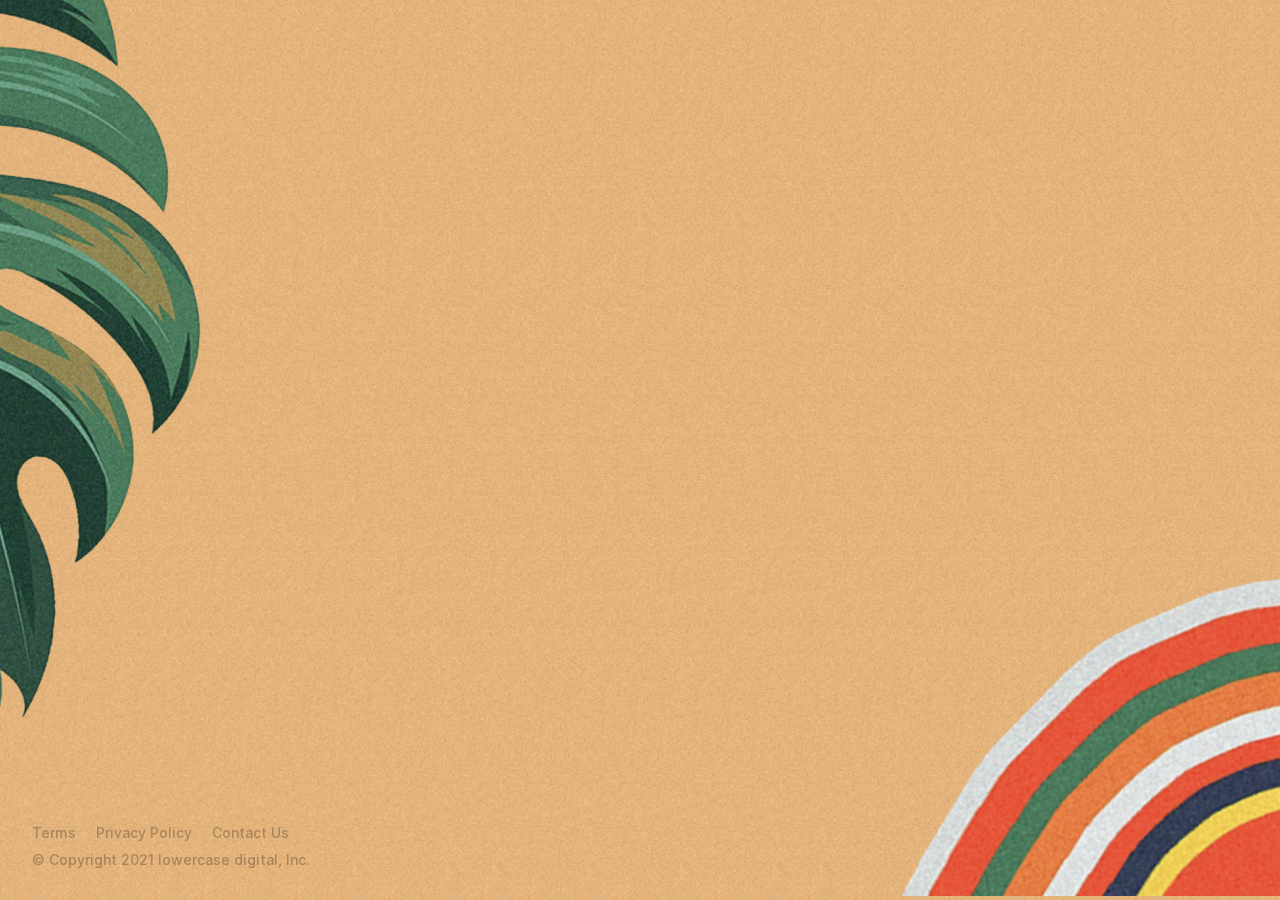
==== index.html @ 95fda2e1 "footer" ====
<!DOCTYPE html>
<html lang="en" class="no-js">

<head>
   <meta charset="UTF-8" />
   <meta name="viewport" content="width=device-width, initial-scale=1.0, maximum-scale=1.0, user-scalable=no" />
   <title>Bottomless Brunch NYC</title>
   <meta name="description" content="We make products that are fun." />
   <meta name="keywords" content="apps, software, mobile, hags, brunch, bottomless brunch, nyc, new york lowercase, digital" />
   <meta name="author" content="lowercase digital" />
   <link rel="stylesheet" type="text/css" href="css/normalize.css" />
   <link rel="stylesheet" type="text/css" href="css/inter.css" />
   <link rel="stylesheet" type="text/css" href="css/style.css" />
   <script>document.documentElement.className = "js"; var supportsCssVars = function () { var e, t = document.createElement("style"); return t.innerHTML = "root: { --tmp-var: bold; }", document.head.appendChild(t), e = !!(window.CSS && window.CSS.supports && window.CSS.supports("font-weight", "var(--tmp-var)")), t.parentNode.removeChild(t), e }; supportsCssVars() || alert("Please view this demo in a modern browser that supports CSS Variables.");</script>
</head>

<body>
    <div id="fixed-leaves"><img src="assets/greens.png"></div>
    <div id="fixed-lines"><img src="assets/lines.png"></div>

    <div class="footer">
       <a>Terms</a>
       <a class="footer-link">Privacy Policy</a>
       <a href="mailto:team@lowercase.digital" class="footer-link">Contact Us</a>
       <div class="copyright">
         © Copyright <a target="_blank" href="https://lowercase.digital/">2021 lowercase digital, Inc.</a>
      </div>
    </div>

   <script src="index.js"></script>
</body>

</html>
---- css/inter.css ----
@font-face {
  font-family: 'Inter';
  font-style:  normal;
  font-weight: 100;
  font-display: swap;
  src: url("Inter-Thin.woff2?v=3.15") format("woff2"),
       url("Inter-Thin.woff?v=3.15") format("woff");
}
@font-face {
  font-family: 'Inter';
  font-style:  italic;
  font-weight: 100;
  font-display: swap;
  src: url("Inter-ThinItalic.woff2?v=3.15") format("woff2"),
       url("Inter-ThinItalic.woff?v=3.15") format("woff");
}

@font-face {
  font-family: 'Inter';
  font-style:  normal;
  font-weight: 200;
  font-display: swap;
  src: url("Inter-ExtraLight.woff2?v=3.15") format("woff2"),
       url("Inter-ExtraLight.woff?v=3.15") format("woff");
}
@font-face {
  font-family: 'Inter';
  font-style:  italic;
  font-weight: 200;
  font-display: swap;
  src: url("Inter-ExtraLightItalic.woff2?v=3.15") format("woff2"),
       url("Inter-ExtraLightItalic.woff?v=3.15") format("woff");
}

@font-face {
  font-family: 'Inter';
  font-style:  normal;
  font-weight: 300;
  font-display: swap;
  src: url("Inter-Light.woff2?v=3.15") format("woff2"),
       url("Inter-Light.woff?v=3.15") format("woff");
}
@font-face {
  font-family: 'Inter';
  font-style:  italic;
  font-weight: 300;
  font-display: swap;
  src: url("Inter-LightItalic.woff2?v=3.15") format("woff2"),
       url("Inter-LightItalic.woff?v=3.15") format("woff");
}

@font-face {
  font-family: 'Inter';
  font-style:  normal;
  font-weight: 400;
  font-display: swap;
  src: url("Inter-Regular.woff2?v=3.15") format("woff2"),
       url("Inter-Regular.woff?v=3.15") format("woff");
}
@font-face {
  font-family: 'Inter';
  font-style:  italic;
  font-weight: 400;
  font-display: swap;
  src: url("Inter-Italic.woff2?v=3.15") format("woff2"),
       url("Inter-Italic.woff?v=3.15") format("woff");
}

@font-face {
  font-family: 'Inter';
  font-style:  normal;
  font-weight: 500;
  font-display: swap;
  src: url("Inter-Medium.woff2?v=3.15") format("woff2"),
       url("Inter-Medium.woff?v=3.15") format("woff");
}
@font-face {
  font-family: 'Inter';
  font-style:  italic;
  font-weight: 500;
  font-display: swap;
  src: url("Inter-MediumItalic.woff2?v=3.15") format("woff2"),
       url("Inter-MediumItalic.woff?v=3.15") format("woff");
}

@font-face {
  font-family: 'Inter';
  font-style:  normal;
  font-weight: 600;
  font-display: swap;
  src: url("Inter-SemiBold.woff2?v=3.15") format("woff2"),
       url("Inter-SemiBold.woff?v=3.15") format("woff");
}
@font-face {
  font-family: 'Inter';
  font-style:  italic;
  font-weight: 600;
  font-display: swap;
  src: url("Inter-SemiBoldItalic.woff2?v=3.15") format("woff2"),
       url("Inter-SemiBoldItalic.woff?v=3.15") format("woff");
}

@font-face {
  font-family: 'Inter';
  font-style:  normal;
  font-weight: 700;
  font-display: swap;
  src: url("Inter-Bold.woff2?v=3.15") format("woff2"),
       url("Inter-Bold.woff?v=3.15") format("woff");
}
@font-face {
  font-family: 'Inter';
  font-style:  italic;
  font-weight: 700;
  font-display: swap;
  src: url("Inter-BoldItalic.woff2?v=3.15") format("woff2"),
       url("Inter-BoldItalic.woff?v=3.15") format("woff");
}

@font-face {
  font-family: 'Inter';
  font-style:  normal;
  font-weight: 800;
  font-display: swap;
  src: url("Inter-ExtraBold.woff2?v=3.15") format("woff2"),
       url("Inter-ExtraBold.woff?v=3.15") format("woff");
}
@font-face {
  font-family: 'Inter';
  font-style:  italic;
  font-weight: 800;
  font-display: swap;
  src: url("Inter-ExtraBoldItalic.woff2?v=3.15") format("woff2"),
       url("Inter-ExtraBoldItalic.woff?v=3.15") format("woff");
}

@font-face {
  font-family: 'Inter';
  font-style:  normal;
  font-weight: 900;
  font-display: swap;
  src: url("Inter-Black.woff2?v=3.15") format("woff2"),
       url("Inter-Black.woff?v=3.15") format("woff");
}
@font-face {
  font-family: 'Inter';
  font-style:  italic;
  font-weight: 900;
  font-display: swap;
  src: url("Inter-BlackItalic.woff2?v=3.15") format("woff2"),
       url("Inter-BlackItalic.woff?v=3.15") format("woff");
}
---- css/style.css ----
* {
    font-family: Inter;
}

body {
    background-image: url("../assets/brown-background.jpg");
    background-color: #E4B57D;
    background-position: center;
    background-repeat: no-repeat;
    background-size: cover;
    margin: 0;
    height: 100vh;
}

html, body { min-height: 100%; }

#fixed-leaves {
    position: absolute;
    top: 0;
    left: 0;
}

#fixed-lines {
    position: absolute;
    bottom: 0;
    right: 0;
}

.footer {
    bottom: 0;
    width: 100%;
    position: fixed;
    text-align: left;
    color: #A9845C;
    font-size: 14px;
    padding: 0 0 32px 32px;
    font-weight: 500;
}

.footer-link {
    margin-left: 16px;
}

a {
    text-decoration: none;
    color: #A9845C;
}

a:hover {
    color: #2B733D;
}

.copyright {
    padding-top: 10px;
}
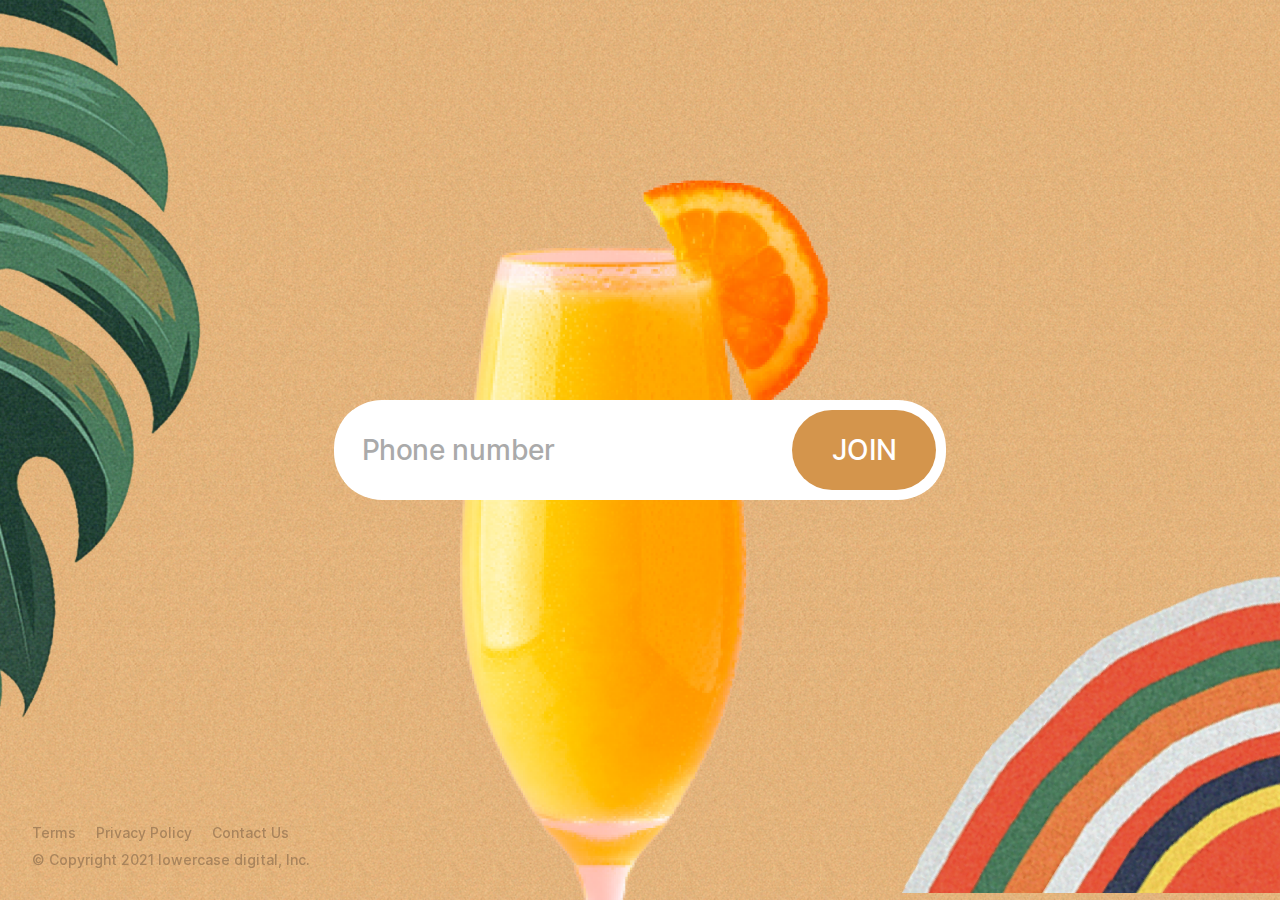
==== commit e76e1111: "design, waitlits" ====
--- a/index.html
+++ b/index.html
@@ -6,26 +6,39 @@
    <meta name="viewport" content="width=device-width, initial-scale=1.0, maximum-scale=1.0, user-scalable=no" />
    <title>Bottomless Brunch NYC</title>
    <meta name="description" content="We make products that are fun." />
-   <meta name="keywords" content="apps, software, mobile, hags, brunch, bottomless brunch, nyc, new york lowercase, digital" />
+   <meta name="keywords"
+      content="apps, software, mobile, hags, brunch, bottomless brunch, nyc, new york lowercase, digital" />
    <meta name="author" content="lowercase digital" />
    <link rel="stylesheet" type="text/css" href="css/normalize.css" />
    <link rel="stylesheet" type="text/css" href="css/inter.css" />
    <link rel="stylesheet" type="text/css" href="css/style.css" />
    <script>document.documentElement.className = "js"; var supportsCssVars = function () { var e, t = document.createElement("style"); return t.innerHTML = "root: { --tmp-var: bold; }", document.head.appendChild(t), e = !!(window.CSS && window.CSS.supports && window.CSS.supports("font-weight", "var(--tmp-var)")), t.parentNode.removeChild(t), e }; supportsCssVars() || alert("Please view this demo in a modern browser that supports CSS Variables.");</script>
-</head>
+</head> 
 
 <body>
-    <div id="fixed-leaves"><img src="assets/greens.png"></div>
-    <div id="fixed-lines"><img src="assets/lines.png"></div>
-
-    <div class="footer">
-       <a>Terms</a>
-       <a class="footer-link">Privacy Policy</a>
-       <a href="mailto:team@lowercase.digital" class="footer-link">Contact Us</a>
-       <div class="copyright">
+   <div id="fixed-leaves"><img id="greens-deco" src="assets/greens.png"></div>
+   <div id="fixed-lines"><img id="lines-deco" src="assets/lines.png"></div>
+   <img class="mimosa-img" src="assets/largecup.png">
+   <div class="waitlist">
+      <div class="btn-container">
+         <form id="singular-form">
+            <button class="shown" type="button" id="trigger"></button>
+            <div id="input-container">
+               <input id="phone-input" type="tel" placeholder="Phone number" pattern="[0-9]{3} [0-9]{3} [0-9]{4}" maxlength="12" required>
+               <button class="join-waitlist-btn" type="button">JOIN</button>
+            </div>
+            <div id="success">Stay tuned</div>
+         </form>
+      </div>
+   </div>
+   <div class="footer">
+      <a>Terms</a>
+      <a class="footer-link">Privacy Policy</a>
+      <a href="mailto:team@lowercase.digital" class="footer-link">Contact Us</a>
+      <div class="copyright">
          © Copyright <a target="_blank" href="https://lowercase.digital/">2021 lowercase digital, Inc.</a>
       </div>
-    </div>
+   </div>
 
    <script src="index.js"></script>
 </body>
--- a/css/style.css
+++ b/css/style.css
@@ -1,5 +1,10 @@
 * {
     font-family: Inter;
+}
+
+:root {
+    --main-color: #FFFFFF;
+    --accent-color: #D4954C;
 }
 
 body {
@@ -52,4 +57,175 @@
 
 .copyright {
     padding-top: 10px;
+}
+
+.mimosa-container {
+    text-align: center;
+}
+
+.mimosa-img {
+    bottom: 0;
+    left: 50%;
+    -webkit-transform: translate(-50%, 0%);
+    -moz-transform: translate(-50%, 0%);
+    -ms-transform: translate(-50%, 0%);
+    -o-transform: translate(-50%, 0%);
+    transform: translate(-50%, 0%);
+    position: absolute;
+    height: 80vh;
+}
+
+/* Mobile */
+@media (max-width: 767px) {
+    #greens-deco {
+        width: 100px;
+    }
+    #lines-deco {
+        width: 200px;
+    }
+}
+
+/*  Desktop & Tablet */
+@media (min-width: 768px) {
+
+}
+
+
+/* Waitlist Button */
+
+body,
+#singular-form button,
+.btn-container>#singular-form>#input-container>input {
+    font-size: 28px;
+    font-weight: 500;
+}
+
+button.join-waitlist-btn {
+    font-weight: 900;
+}
+
+.btn-container {
+    width: 5em;
+    height: 5rem;
+    opacity: 0;
+    padding: 10px;
+    background-color: var(--main-color);
+    text-align: center;
+    border-radius: 3rem;
+    overflow: hidden;
+    transition: width .4s cubic-bezier(0.68, -0.55, 0.27, 1.55);
+}
+
+::placeholder { /* Chrome, Firefox, Opera, Safari 10.1+ */
+    color: #AAAAAA;
+  }
+
+.btn-container>#singular-form {
+    position: relative;
+    width: 100%;
+    height: 100%;
+    background-color: --main-color;
+}
+
+.btn-container>#singular-form button {
+    width: 9rem;
+    padding: 0;
+    border: none;
+    outline: none;
+    border-radius: 3rem;
+    cursor: pointer;
+}
+
+.btn-container>#singular-form>button#trigger {
+    padding: 0;
+    width: 100%;
+    color: var(--accent-color);
+    background-color: transparent;
+    z-index: 3;
+}
+
+.btn-container>#singular-form>#input-container {
+    z-index: 2;
+}
+
+.btn-container>#singular-form>#input-container>input {
+    display: inline-block;
+    height: 100%;
+    width: 100%;
+    background-color: var(--main-color);
+    box-sizing: border-box;
+    border: none;
+    outline: none;
+    padding: 0 26% 0 3%;
+    opacity: 0;
+    transform: scale(0);
+    transition: all .4s ease .4s;
+}
+
+.btn-container>#singular-form>#input-container>button {
+    position: absolute;
+    top: 0;
+    right: 0;
+    height: 100%;
+    background-color: var(--accent-color);
+    color: var(--main-color);
+    opacity: 0;
+    transform: scale(0);
+    transition: all .4s ease .4s;
+}
+
+.btn-container>#singular-form>#success {
+    display: flex;
+    justify-content: center;
+    align-items: center;
+    color: var(--accent-color);
+    font-weight: bold;
+    z-index: 1;
+}
+
+.btn-container>#singular-form>button#trigger,
+.btn-container>#singular-form>#input-container,
+.btn-container>#singular-form>#success {
+    position: absolute;
+    top: 0;
+    right: 0;
+    bottom: 0;
+    left: 0;
+    transform: scale(0);
+    opacity: 0;
+}
+
+.btn-container>#singular-form>button#trigger {
+    transition: all .4s ease;
+}
+
+.btn-container>#singular-form>#input-container {
+    transform: scale(1);
+    opacity: 1;
+    transition: all .4s ease .4s;
+}
+
+.btn-container>#singular-form>#success {
+    transition: all .2s ease .4s;
+}
+
+.btn-container>#singular-form>button#trigger.shown,
+.btn-container>#singular-form>#input-container.shown,
+.btn-container>#singular-form>#success.shown,
+.btn-container>#singular-form>#input-container>button.shown,
+.btn-container>#singular-form>#input-container>input.shown {
+    transform: scale(1);
+    opacity: 1;
+}
+
+.waitlist {
+    display: flex;
+    flex-direction: row;
+    flex-wrap: wrap;
+    justify-content: center;
+    align-items: center;
+    position: absolute;
+    top: 50%;
+    left: 50%;
+    transform: translate(-50%, -50%);
 }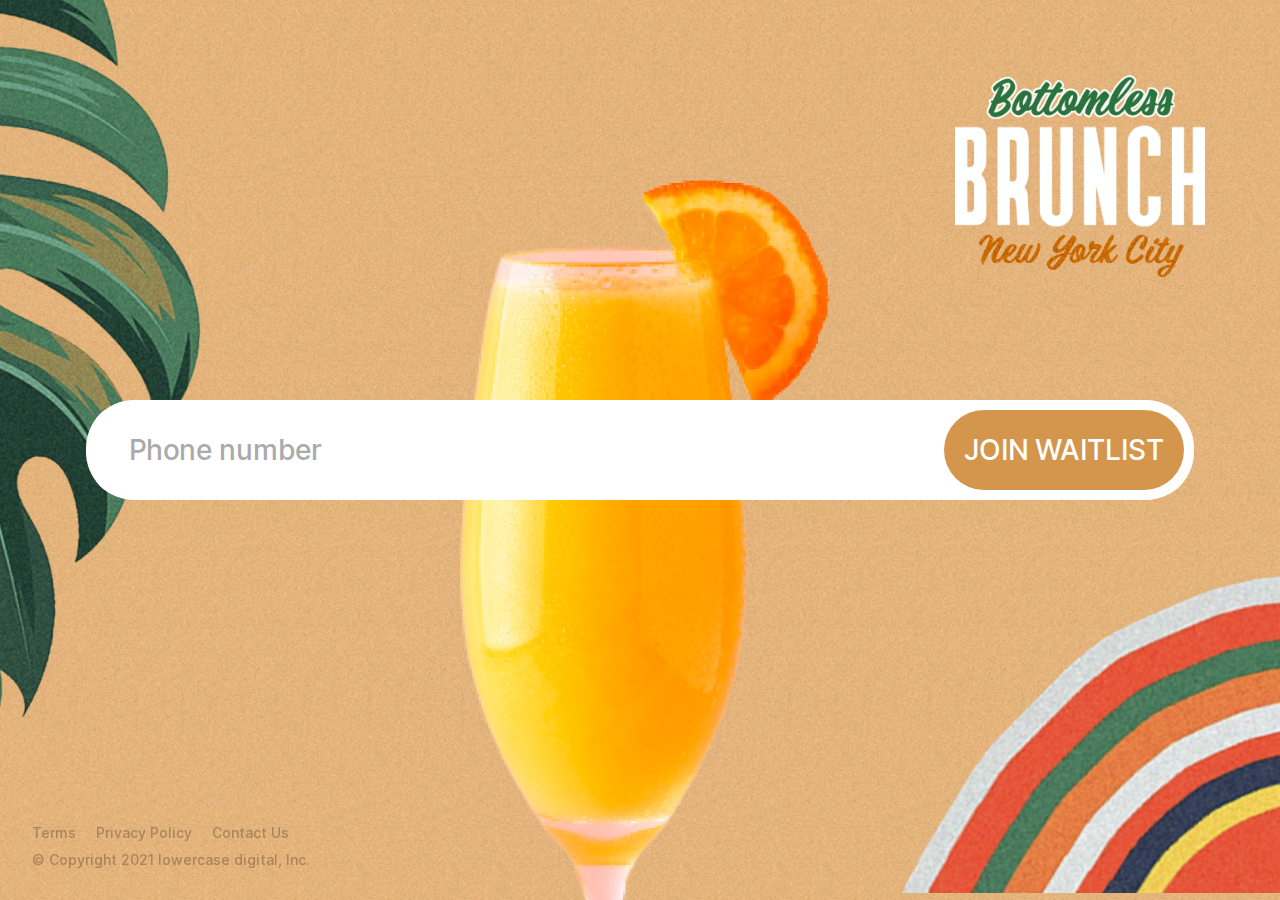
==== commit 6f63a79d: "style updates" ====
--- a/index.html
+++ b/index.html
@@ -9,13 +9,18 @@
    <meta name="keywords"
       content="apps, software, mobile, hags, brunch, bottomless brunch, nyc, new york lowercase, digital" />
    <meta name="author" content="lowercase digital" />
+   <link rel="apple-touch-icon" sizes="180x180" href="/apple-touch-icon.png">
+   <link rel="icon" type="image/png" sizes="32x32" href="/favicon-32x32.png">
+   <link rel="icon" type="image/png" sizes="16x16" href="/favicon-16x16.png">
+   <link rel="manifest" href="/site.webmanifest">
    <link rel="stylesheet" type="text/css" href="css/normalize.css" />
    <link rel="stylesheet" type="text/css" href="css/inter.css" />
    <link rel="stylesheet" type="text/css" href="css/style.css" />
    <script>document.documentElement.className = "js"; var supportsCssVars = function () { var e, t = document.createElement("style"); return t.innerHTML = "root: { --tmp-var: bold; }", document.head.appendChild(t), e = !!(window.CSS && window.CSS.supports && window.CSS.supports("font-weight", "var(--tmp-var)")), t.parentNode.removeChild(t), e }; supportsCssVars() || alert("Please view this demo in a modern browser that supports CSS Variables.");</script>
-</head> 
+</head>
 
 <body>
+   <div class="logo-type"><img class="type-img" src="assets/desktoptype.png"></div>
    <div id="fixed-leaves"><img id="greens-deco" src="assets/greens.png"></div>
    <div id="fixed-lines"><img id="lines-deco" src="assets/lines.png"></div>
    <img class="mimosa-img" src="assets/largecup.png">
@@ -24,8 +29,9 @@
          <form id="singular-form">
             <button class="shown" type="button" id="trigger"></button>
             <div id="input-container">
-               <input id="phone-input" type="tel" placeholder="Phone number" pattern="[0-9]{3} [0-9]{3} [0-9]{4}" maxlength="12" required>
-               <button class="join-waitlist-btn" type="button">JOIN</button>
+               <input id="phone-input" type="tel" placeholder="Phone number" pattern="[0-9]{3} [0-9]{3} [0-9]{4}"
+                  maxlength="12" required>
+               <button class="join-waitlist-btn" type="button">JOIN WAITLIST</button>
             </div>
             <div id="success">Stay tuned</div>
          </form>
@@ -36,7 +42,7 @@
       <a class="footer-link">Privacy Policy</a>
       <a href="mailto:team@lowercase.digital" class="footer-link">Contact Us</a>
       <div class="copyright">
-         © Copyright <a target="_blank" href="https://lowercase.digital/">2021 lowercase digital, Inc.</a>
+         © Copyright 2021 <a target="_blank" href="https://lowercase.digital/">lowercase digital, Inc.</a>
       </div>
    </div>
 
--- a/css/style.css
+++ b/css/style.css
@@ -25,6 +25,16 @@
     left: 0;
 }
 
+.logo-type {
+    position: absolute;
+    right: 0;
+    margin: 75px 75px 0 0;
+}
+
+.type-img {
+    width: 250px;
+}
+
 #fixed-lines {
     position: absolute;
     bottom: 0;
@@ -75,22 +85,6 @@
     height: 80vh;
 }
 
-/* Mobile */
-@media (max-width: 767px) {
-    #greens-deco {
-        width: 100px;
-    }
-    #lines-deco {
-        width: 200px;
-    }
-}
-
-/*  Desktop & Tablet */
-@media (min-width: 768px) {
-
-}
-
-
 /* Waitlist Button */
 
 body,
@@ -105,7 +99,7 @@
 }
 
 .btn-container {
-    width: 5em;
+    width: 5rem;
     height: 5rem;
     opacity: 0;
     padding: 10px;
@@ -128,7 +122,7 @@
 }
 
 .btn-container>#singular-form button {
-    width: 9rem;
+    width: 15rem;
     padding: 0;
     border: none;
     outline: none;
@@ -228,4 +222,44 @@
     top: 50%;
     left: 50%;
     transform: translate(-50%, -50%);
+}
+
+/* Mobile */
+@media (max-width: 767px) {
+    #greens-deco {
+        width: 80px;
+    }
+    #lines-deco {
+        width: 180px;
+    }
+    .logo-type {
+        z-index: 1000;
+        position: absolute; 
+        left: 0; 
+        right: 0; 
+        margin: 75px auto 0 auto; 
+        width: 200px;
+    }
+    
+    .type-img {
+        width: 200px;
+    }
+
+    .btn-container>#singular-form button {
+        width: 10rem;
+    }
+
+    #singular-form button,
+    .btn-container>#singular-form>#input-container>input {
+    font-size: 16px;
+    font-weight: 500;
+    }
+    .btn-container {
+        height: 2.75rem;
+    }
+}
+
+/*  Desktop & Tablet */
+@media (min-width: 768px) {
+
 }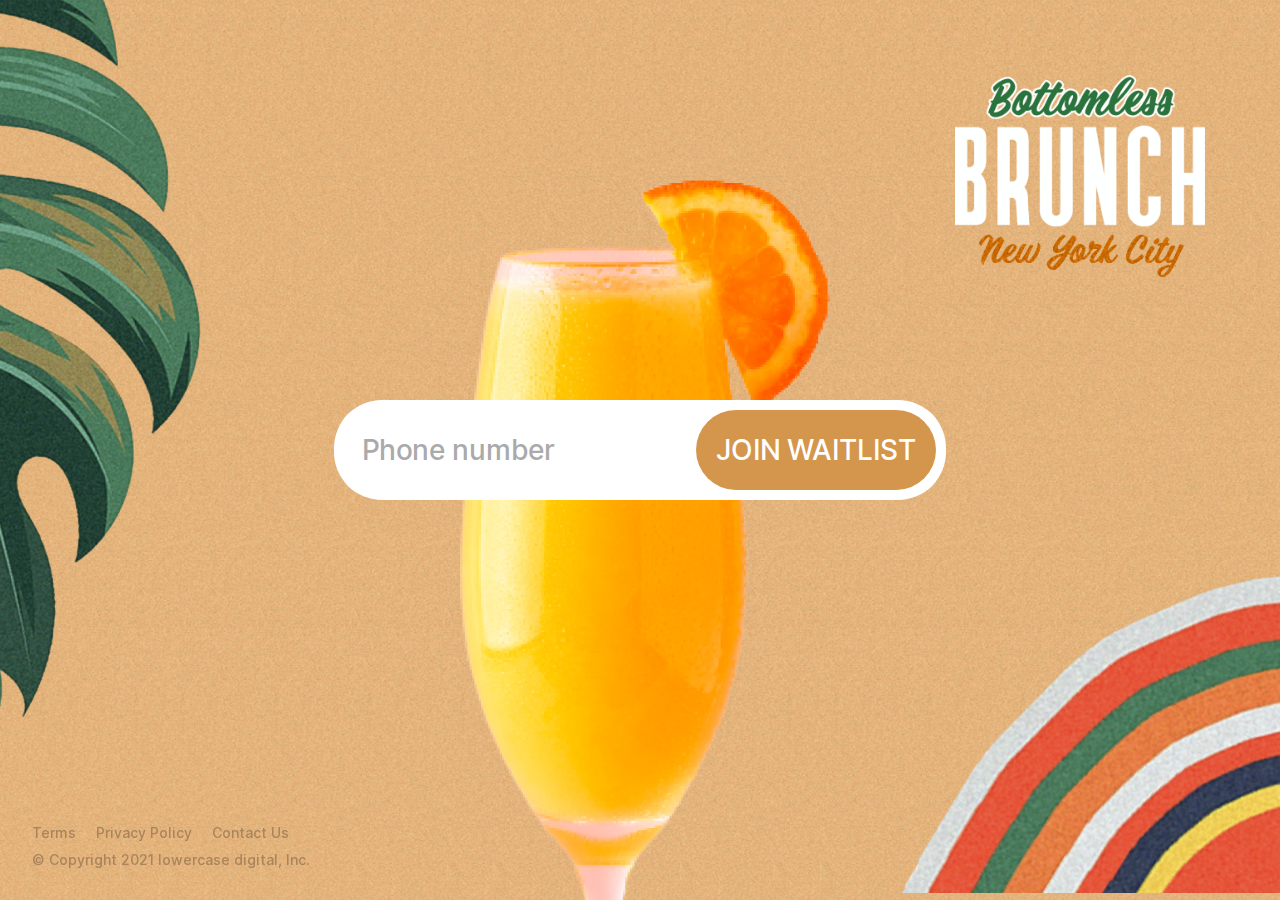
==== commit e451c181: "bug fix" ====
--- a/index.html
+++ b/index.html
@@ -29,11 +29,10 @@
          <form id="singular-form">
             <button class="shown" type="button" id="trigger"></button>
             <div id="input-container">
-               <input id="phone-input" type="tel" placeholder="Phone number" pattern="[0-9]{3} [0-9]{3} [0-9]{4}"
-                  maxlength="12" required>
+               <input id="phone-input" type="tel" placeholder="Phone number" pattern="[0-9]{3} [0-9]{3} [0-9]{4}" required>
                <button class="join-waitlist-btn" type="button">JOIN WAITLIST</button>
             </div>
-            <div id="success">Stay tuned</div>
+            <div id="success">You're on the list!</div>
          </form>
       </div>
    </div>
--- a/css/style.css
+++ b/css/style.css
@@ -89,6 +89,7 @@
 
 body,
 #singular-form button,
+#success,
 .btn-container>#singular-form>#input-container>input {
     font-size: 28px;
     font-weight: 500;
@@ -101,7 +102,7 @@
 .btn-container {
     width: 5rem;
     height: 5rem;
-    opacity: 0;
+    /* opacity: 0; */
     padding: 10px;
     background-color: var(--main-color);
     text-align: center;
@@ -173,7 +174,6 @@
     justify-content: center;
     align-items: center;
     color: var(--accent-color);
-    font-weight: bold;
     z-index: 1;
 }
 
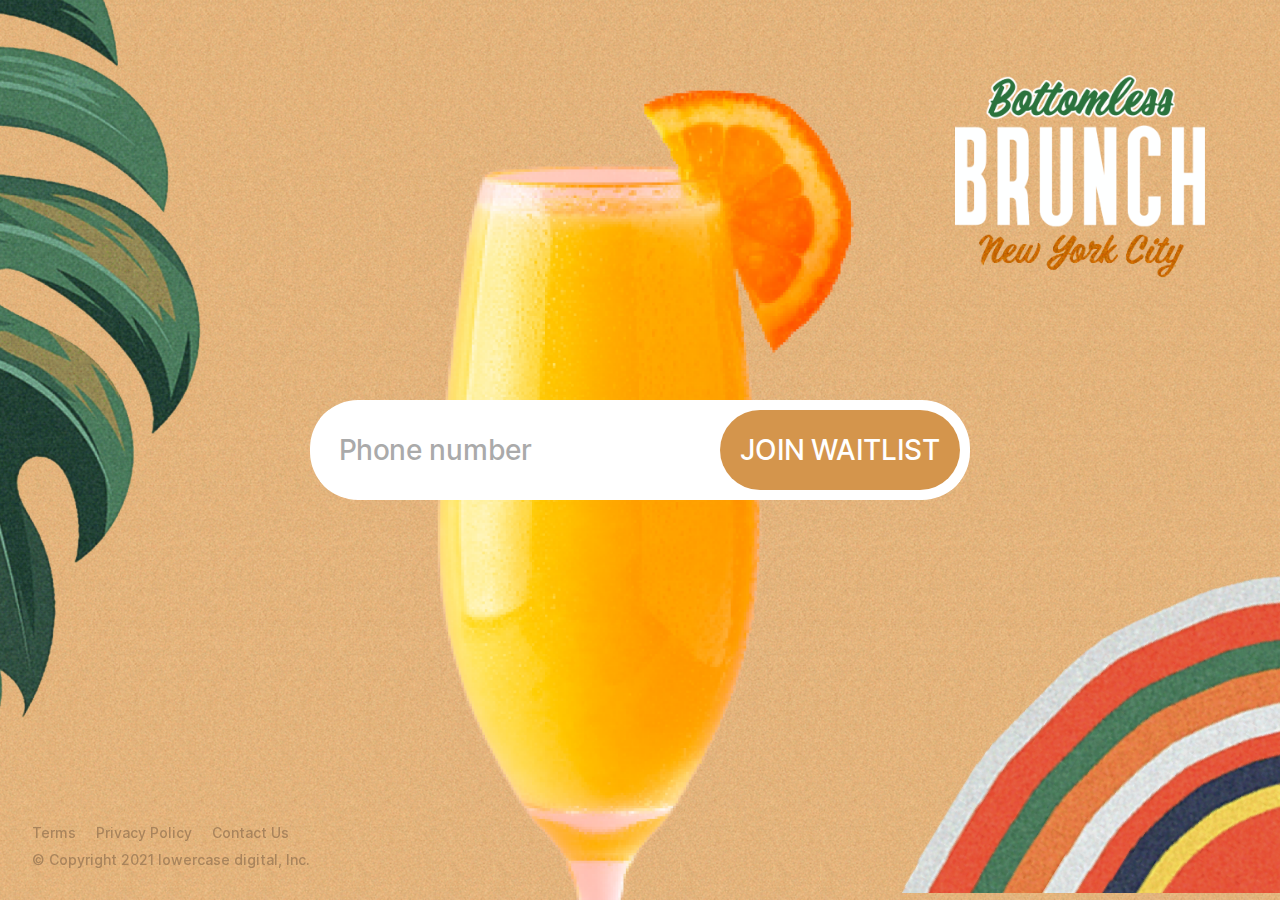
==== commit d7818e38: "error handling" ====
--- a/index.html
+++ b/index.html
@@ -20,7 +20,7 @@
 </head>
 
 <body>
-   <div class="logo-type"><img class="type-img" src="assets/desktoptype.png"></div>
+   <div class="logo-type"><img id="img-type" class="type-img"></div>
    <div id="fixed-leaves"><img id="greens-deco" src="assets/greens.png"></div>
    <div id="fixed-lines"><img id="lines-deco" src="assets/lines.png"></div>
    <img class="mimosa-img" src="assets/largecup.png">
@@ -35,6 +35,7 @@
             <div id="success">You're on the list!</div>
          </form>
       </div>
+      <p id="error-msg">Enter a valid phone number</p>
    </div>
    <div class="footer">
       <a>Terms</a>
--- a/css/style.css
+++ b/css/style.css
@@ -73,6 +73,13 @@
     text-align: center;
 }
 
+#error-msg {
+    font-size: 20px;
+    display: none;
+    visibility: hidden;
+    color: #E63F3F;
+}
+
 .mimosa-img {
     bottom: 0;
     left: 50%;
@@ -82,7 +89,7 @@
     -o-transform: translate(-50%, 0%);
     transform: translate(-50%, 0%);
     position: absolute;
-    height: 80vh;
+    height: 90vh;
 }
 
 /* Waitlist Button */
@@ -249,6 +256,10 @@
         width: 10rem;
     }
 
+    #success {
+        font-size: 24px;
+    }
+
     #singular-form button,
     .btn-container>#singular-form>#input-container>input {
     font-size: 16px;
@@ -257,6 +268,23 @@
     .btn-container {
         height: 2.75rem;
     }
+
+    .mimosa-img {
+        bottom: 0;
+        left: -10px;
+        -webkit-transform: none;
+        -moz-transform: none;
+        -ms-transform: none;
+        -o-transform: none;
+        transform: none;
+        position: absolute;
+        height: 95vh;
+        width: 98vw;
+    }
+
+    #error-msg {
+        font-size: 14px;
+    }
 }
 
 /*  Desktop & Tablet */
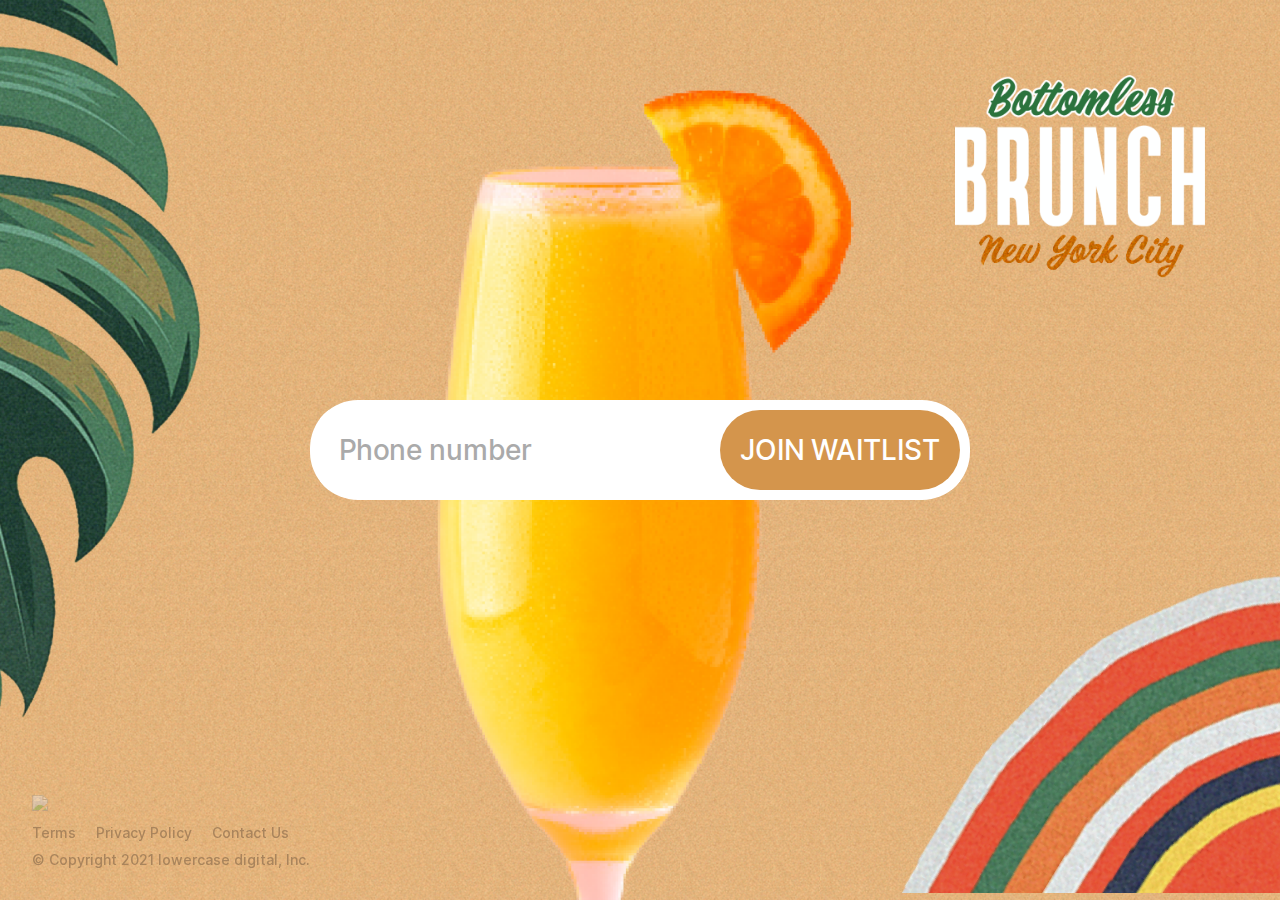
==== commit a6ad568b: "firebase waitlist" ====
--- a/index.html
+++ b/index.html
@@ -29,7 +29,7 @@
          <form id="singular-form">
             <button class="shown" type="button" id="trigger"></button>
             <div id="input-container">
-               <input id="phone-input" type="tel" placeholder="Phone number" pattern="[0-9]{3} [0-9]{3} [0-9]{4}" required>
+               <input id="phone-input" type="tel" name="phone" placeholder="Phone number" pattern="[0-9]{3} [0-9]{3} [0-9]{4}" required>
                <button class="join-waitlist-btn" type="button">JOIN WAITLIST</button>
             </div>
             <div id="success">You're on the list!</div>
@@ -38,6 +38,9 @@
       <p id="error-msg">Enter a valid phone number</p>
    </div>
    <div class="footer">
+      <div class="social-icons">
+      <a target="_blank" href="https://www.instagram.com/bottomlessbrunch.fun/"><img class="btn-scale" src="assets/Instagram.png"></a>
+      </div>
       <a>Terms</a>
       <a class="footer-link">Privacy Policy</a>
       <a href="mailto:team@lowercase.digital" class="footer-link">Contact Us</a>
@@ -46,6 +49,19 @@
       </div>
    </div>
 
+  <!-- Firebase App (the core Firebase SDK) is always required and must be listed first -->
+  <script src="https://www.gstatic.com/firebasejs/8.10.0/firebase-app.js"></script>
+
+  <!-- If you enabled Analytics in your project, add the Firebase SDK for Analytics -->
+  <script src="https://www.gstatic.com/firebasejs/8.10.0/firebase-analytics.js"></script>
+
+  <!-- Add Firebase products that you want to use -->
+  <script src="https://www.gstatic.com/firebasejs/8.10.0/firebase-auth.js"></script>
+  <script src="https://www.gstatic.com/firebasejs/8.10.0/firebase-database.js"></script>
+  <script src="https://www.gstatic.com/firebasejs/8.10.0/firebase-firestore.js"></script>
+
+   <script src="init-firebase.js"></script>
+
    <script src="index.js"></script>
 </body>
 
--- a/css/style.css
+++ b/css/style.css
@@ -63,6 +63,22 @@
 
 a:hover {
     color: #2B733D;
+}
+
+.social-icons {
+    opacity: 0.35;
+    padding-bottom: 10px;
+}
+
+.btn-scale:hover {
+	transform: scale(1.15) rotate(-6deg);
+	-webkit-transform: rotate(-6deg) scale(1.15); /* Chrome, Opera 15+, Safari 3.1+ */
+    -ms-transform: rotate(-6deg) scale(1.15); /* IE 9 */
+}
+
+.btn-scale {
+	font-weight: 600;
+	transition: all .2s ease-in-out;
 }
 
 .copyright {
